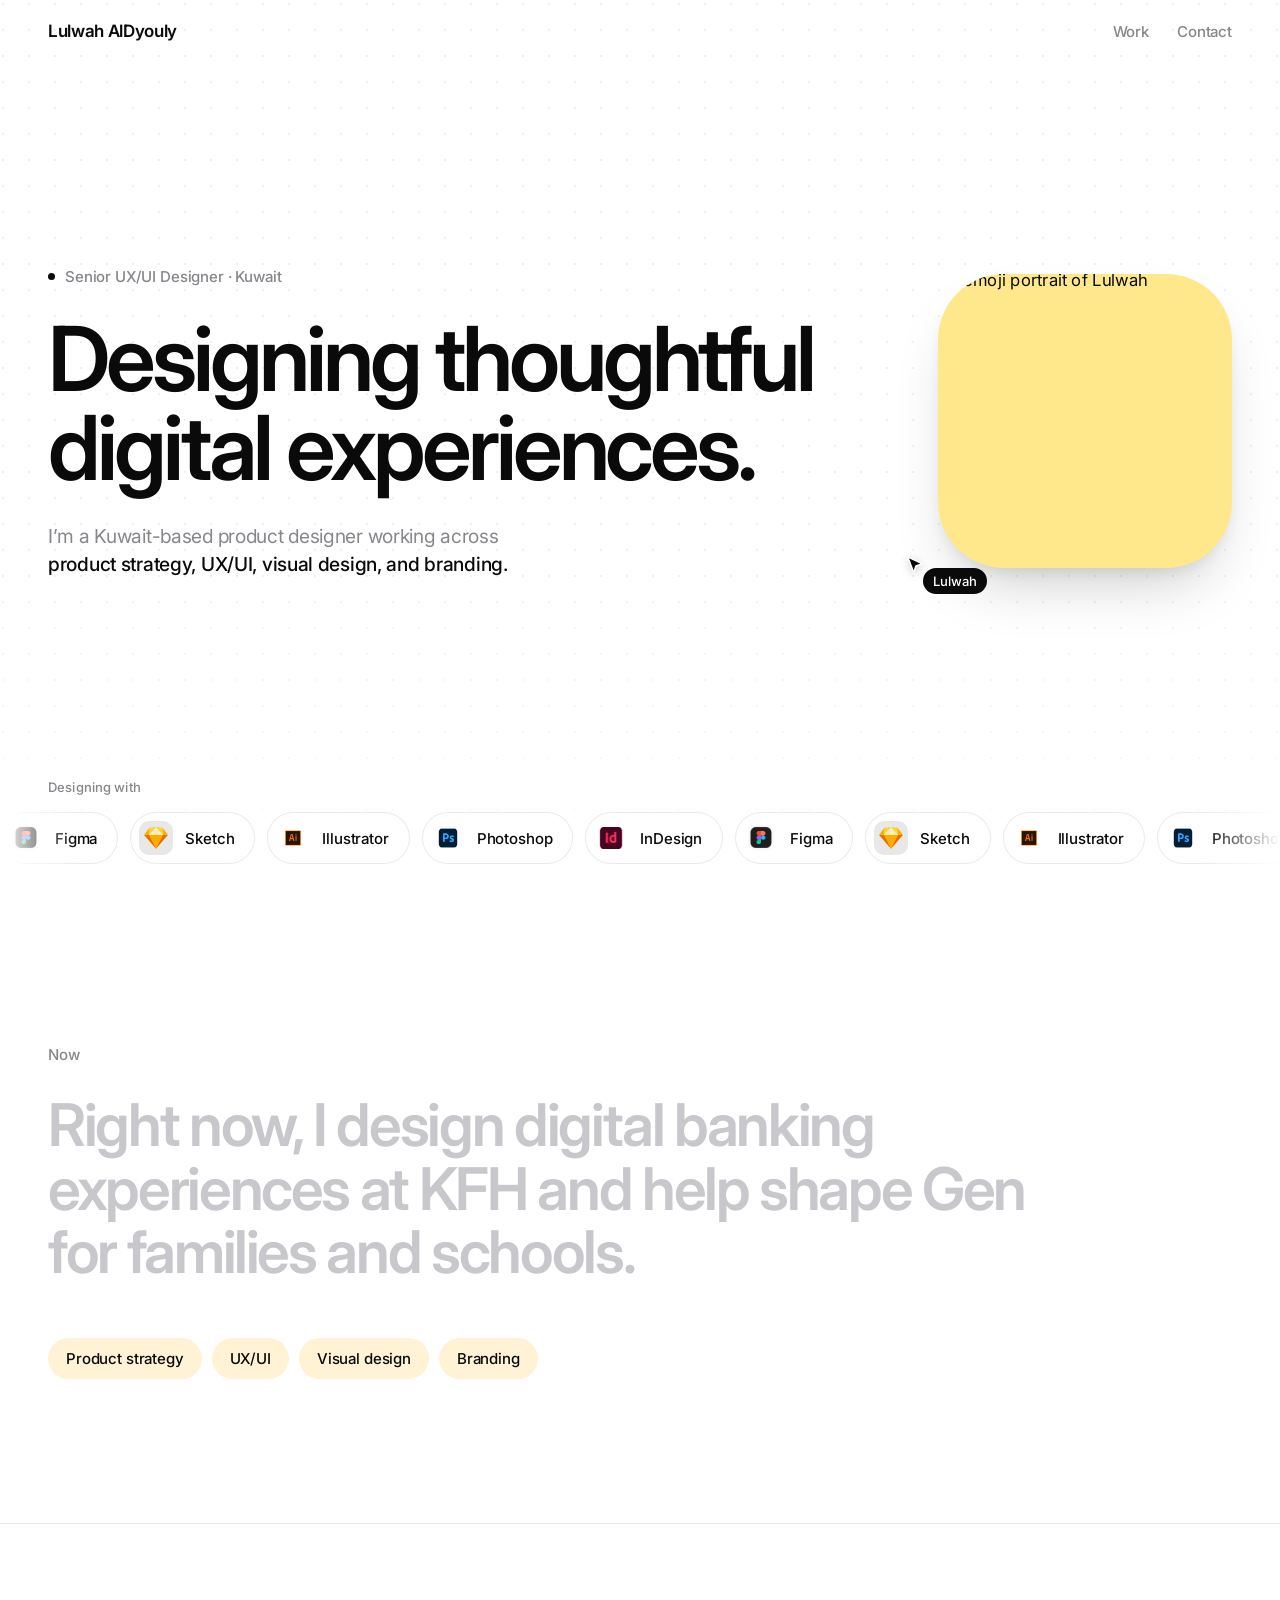
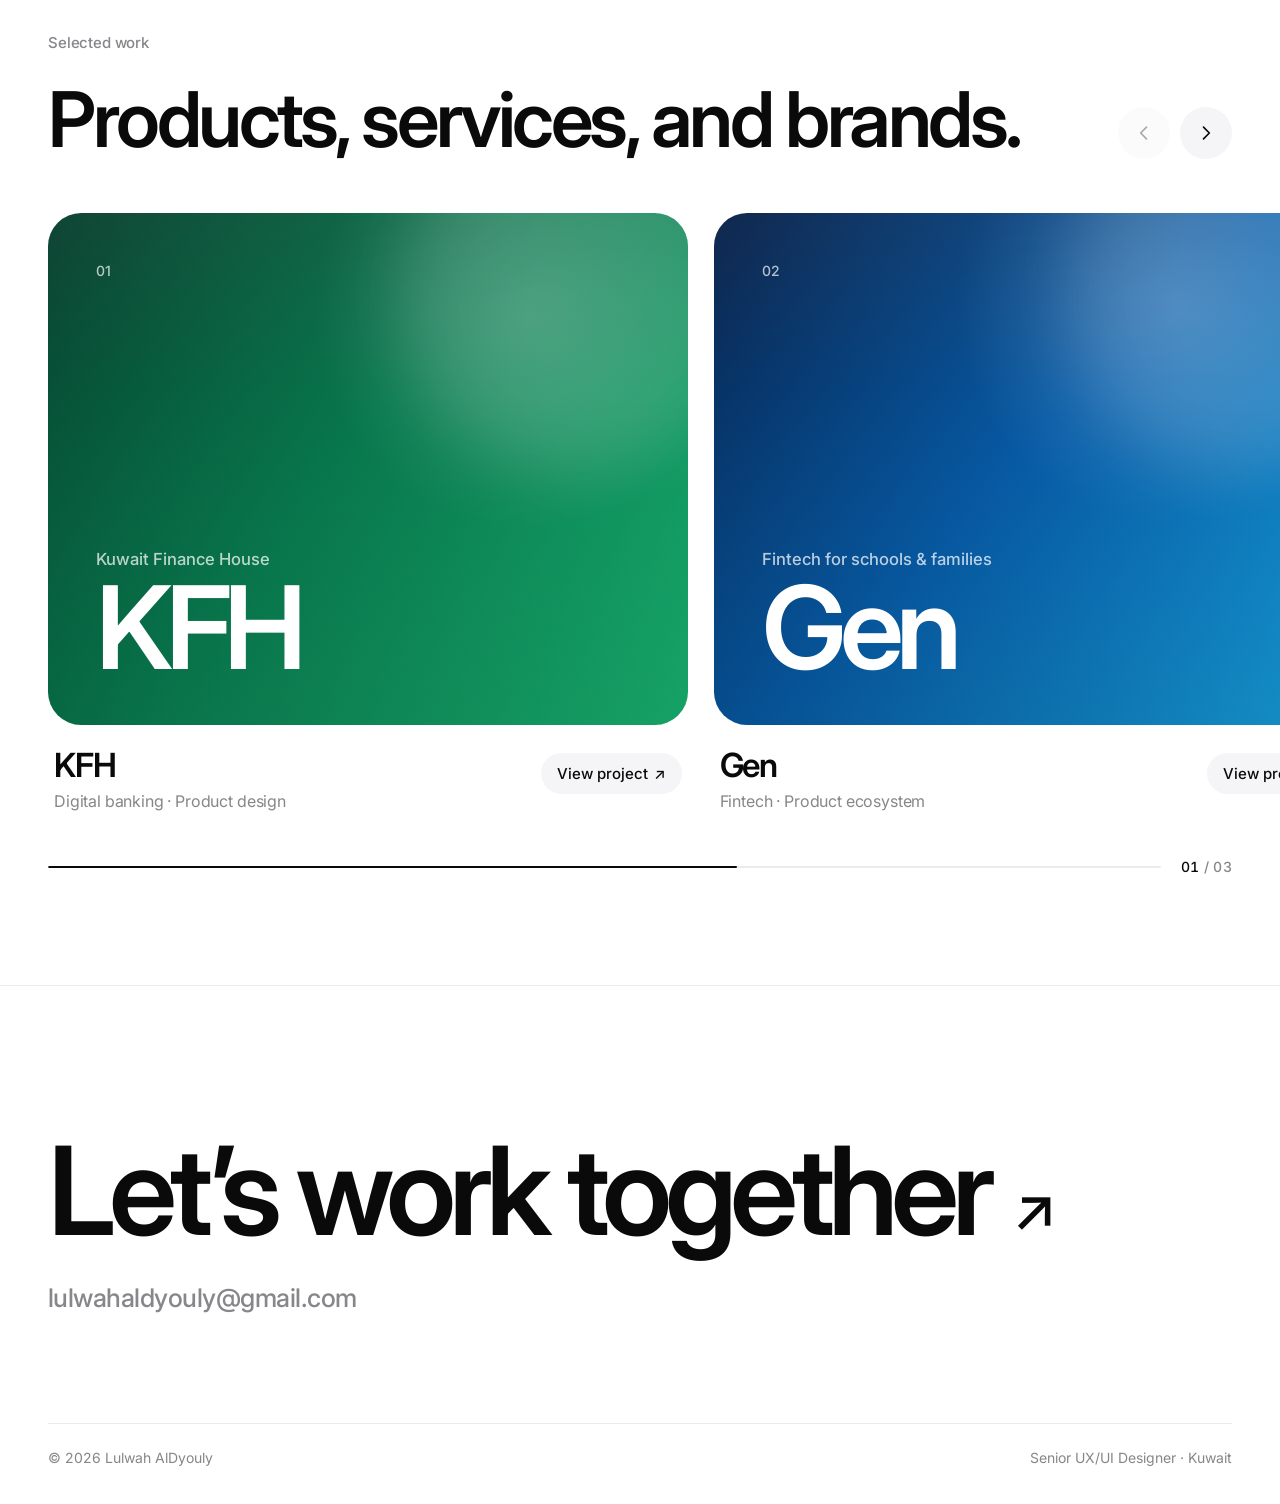
==== project.html @ 3e4ec351 "Build Lulwah portfolio website" ====
<!DOCTYPE html>
<html lang="en">

<head>
  <meta charset="utf-8">
  <meta name="viewport" content="width=device-width, initial-scale=1, viewport-fit=cover">

  <title>Project — Lulwah AlDyouly</title>
  <meta name="description" id="metaDesc"
    content="Selected work by Lulwah AlDyouly, Senior UX/UI Designer based in Kuwait.">
  <meta name="theme-color" content="#ffffff">

  <link rel="icon" href="assets/memoji.jpg">
  <link rel="preconnect" href="https://fonts.googleapis.com">
  <link rel="preconnect" href="https://fonts.gstatic.com" crossorigin>
  <link href="https://fonts.googleapis.com/css2?family=Inter:wght@400;500;600;700&display=swap" rel="stylesheet">

  <link rel="stylesheet" href="project.css">
</head>

<body>

  <header class="nav" id="nav">
    <div class="wrap">
      <a href="index.html" class="brand">Lulwah AlDyouly</a>

      <nav class="nav-links" aria-label="Primary">
        <a href="index.html#work">All work</a>
        <a href="index.html#contact">Contact</a>
      </nav>
    </div>
  </header>

  <!-- The whole case study is rendered from projects.js by project.js -->
  <main class="case" id="case" aria-live="polite"></main>

  <footer class="foot">
    <span>© <span id="yr">2026</span> Lulwah AlDyouly</span>
    <span>Senior UX/UI Designer · Kuwait</span>
  </footer>

  <script src="projects.js"></script>
  <script src="project.js"></script>
</body>

</html>
---- project.css ----
/* ───────────────────────── Tokens ───────────────────────── */
:root{
  --bg:#ffffff;
  --card:#f5f5f7;
  --ink:#0a0f13;
  --mute:#5f6b74;
  --accent:#fff2d5;
  --dark:#212121;
  --line:rgba(10,15,19,.1);
  --gutter:clamp(16px,4vw,48px);
  --max:1072px;
  --gap:clamp(6px,1vw,12px);
  --r:clamp(20px,2.7vw,38px);
  --ease:cubic-bezier(.22,.61,.36,1);
  --font:"SF Pro Display","SF Pro Text",-apple-system,BlinkMacSystemFont,"Inter","Helvetica Neue",Arial,sans-serif;
}
*{box-sizing:border-box;margin:0;padding:0}
html{scroll-behavior:smooth;-webkit-text-size-adjust:100%}
body{
  background:var(--bg);color:var(--ink);font-family:var(--font);
  -webkit-font-smoothing:antialiased;-moz-osx-font-smoothing:grayscale;
  line-height:1.4;overflow-x:hidden;
}
a{color:inherit;text-decoration:none}
img{display:block;max-width:100%}
:focus-visible{outline:2px solid var(--ink);outline-offset:3px;border-radius:8px}
.wrap{width:100%;max-width:calc(var(--max) + var(--gutter)*2);margin-inline:auto;padding-inline:var(--gutter)}

/* ───────────────────────── Nav ───────────────────────── */
.nav{
  position:fixed;inset:0 0 auto 0;z-index:50;height:calc(64px + env(safe-area-inset-top,0px));
  padding-top:env(safe-area-inset-top,0px);display:flex;align-items:center;
  transition:background .4s var(--ease),box-shadow .4s var(--ease);
}
.nav.scrolled{background:rgba(255,255,255,.72);-webkit-backdrop-filter:saturate(180%) blur(20px);backdrop-filter:saturate(180%) blur(20px);box-shadow:0 1px 0 var(--line)}
.nav .wrap{display:flex;align-items:center;justify-content:space-between}
.brand{font-weight:600;font-size:17px;letter-spacing:-.02em}
.nav-links{display:flex;gap:28px;font-size:15px;font-weight:500;letter-spacing:-.01em}
.nav-links a{color:var(--mute);transition:color .25s}
.nav-links a:hover{color:var(--ink)}

/* ───────────────────────── Case layout ───────────────────────── */
.case{
  width:100%;max-width:calc(var(--max) + var(--gutter)*2);margin-inline:auto;
  padding:calc(64px + clamp(16px,3vw,36px) + env(safe-area-inset-top,0px)) var(--gutter) 0;
  min-height:70vh;
}
.head > * + *{margin-top:var(--gap)}

/* Title card */
.title-card{
  background:var(--card);border-radius:var(--r);text-align:center;
  padding:clamp(30px,5.4vw,62px) clamp(20px,4vw,48px);
}
.title-card h1{font-size:clamp(24px,2.4vw,30px);font-weight:600;letter-spacing:-.03em;line-height:1.15}
.title-card p{margin:10px auto 0;max-width:46ch;color:var(--mute);font-size:clamp(15px,1.2vw,17px);letter-spacing:-.01em;text-wrap:balance}

/* Role / Client / Year / Live preview */
.meta{display:grid;grid-template-columns:repeat(4,minmax(0,1fr));gap:var(--gap)}
.meta.n3{grid-template-columns:repeat(3,minmax(0,1fr))}
.meta-card{
  background:var(--card);border-radius:var(--r);min-height:clamp(112px,10.4vw,148px);
  padding:clamp(16px,1.7vw,24px);display:flex;flex-direction:column;justify-content:space-between;align-items:flex-start;gap:16px;
}
.meta-card p{font-size:clamp(15px,1.25vw,18px);font-weight:600;letter-spacing:-.02em;line-height:1.25}
.pill{
  display:inline-flex;align-items:center;background:var(--accent);color:var(--ink);
  font-size:clamp(12px,.95vw,14px);font-weight:500;letter-spacing:-.01em;line-height:1;
  padding:6px 12px;border-radius:99px;
}
.meta-card.live{
  background:var(--accent);align-items:center;justify-content:center;text-align:center;
  font-size:clamp(15px,1.3vw,18px);font-weight:600;letter-spacing:-.02em;gap:8px;flex-direction:row;
  transition:filter .25s,transform .4s var(--ease);
}
.meta-card.live span{display:inline-block;transition:transform .4s var(--ease)}
.meta-card.live:hover{filter:brightness(.96)}
.meta-card.live:hover span{transform:translate(3px,-3px)}

/* Text blocks */
.prose{max-width:700px;margin-inline:auto;padding-block:clamp(36px,4.6vw,66px)}
.prose + .prose{padding-top:0}
.prose h2{font-size:clamp(20px,1.75vw,24px);font-weight:600;letter-spacing:-.025em;line-height:1.2;margin-bottom:clamp(16px,2vw,28px)}
.prose p{font-size:clamp(16px,1.36vw,19px);line-height:1.65;letter-spacing:-.012em;text-wrap:pretty}
.prose p + p{margin-top:1em}
.prose ol{margin-top:1.5em;padding-left:1.7em;font-size:clamp(16px,1.36vw,19px);line-height:1.65;letter-spacing:-.012em}
.prose li{padding-left:.3em;margin-bottom:1.05em;text-wrap:pretty}
.prose li:last-child{margin-bottom:0}
.prose li::marker{font-variant-numeric:tabular-nums}

/* Media panels */
.mw + .mw{margin-top:var(--gap)}
.media{
  position:relative;overflow:hidden;border-radius:var(--r);container-type:inline-size;
  background:linear-gradient(160deg,#f6f7f9,#e3e8ee);color:var(--ink);--panel:#e9edf2;}
.media.full{aspect-ratio:632/362}
.media img{width:100%;height:100%;object-fit:cover}
.pair{display:grid;grid-template-columns:1fr 1fr;gap:var(--gap)}
.media.pair{aspect-ratio:312/363}
.media[data-tone="light"]{background:linear-gradient(160deg,#fbfbfc,#eceff3);color:var(--ink);--panel:#f1f3f6}}
.media[data-tone="warm"]{background:linear-gradient(160deg,#fbf6ec,#efe4d0);color:var(--ink);--panel:#f4ead8}


/* Placeholder phone */
.ph{position:absolute;aspect-ratio:9/18.5;container-type:inline-size}
.scr{
  width:100%;height:100%;background:#fff;color:var(--ink);border-radius:12cqw;overflow:hidden;
  padding:7cqw 8cqw;display:flex;flex-direction:column;gap:6cqw;
  box-shadow:0 0 0 1.8cqw #050505,0 0 0 2.3cqw rgba(255,255,255,.1),0 12cqw 22cqw -8cqw rgba(0,0,0,.45);
}
.ph.c1{left:38.5%;top:9%;width:23%}
.ph.l2{left:28%;top:8%;width:21%}
.ph.r2{left:51%;top:22%;width:21%}
.ph.s3l{left:24%;top:20%;width:19%;transform:rotate(-9deg)}
.ph.s3r{left:57%;top:20%;width:19%;transform:rotate(9deg)}
.ph.s3c{left:40%;top:8%;width:20%;z-index:2}
.ph.crop{left:21%;top:11%;width:58%}
.ph.tilt{left:38.5%;top:8%;width:23%;transform:rotate(-12deg)}
.notch{align-self:center;width:34%;height:6cqw;background:#050505;border-radius:99px;flex:none}
.bl{display:block;height:4cqw;border-radius:99px;background:#e6eaee;flex:none}
.bl.w30{width:30%}.bl.w40{width:40%}.bl.w60{width:60%}.bl.w80{width:80%}
.bl.s{height:3cqw}
.bal{background:#14181c;border-radius:8cqw;padding:10cqw 9cqw;display:flex;flex-direction:column;gap:5cqw;flex:none}
.bal.sm{padding:8cqw 9cqw;gap:4cqw}
.bal .bl{background:rgba(255,255,255,.26)}
.bal .bl.big{height:9cqw;background:#fff;width:64%}
.bal .tag{display:block;width:24%;height:6cqw;border-radius:99px;background:var(--accent)}
.acts{display:flex;justify-content:space-between;flex:none}
.acts i{width:16cqw;height:16cqw;border-radius:50%;background:#eef1f4}
.row{display:flex;align-items:center;gap:6cqw;flex:none}
.row > i{width:14cqw;height:14cqw;border-radius:4cqw;background:#eef1f4;flex:none}
.row .col{flex:1;display:flex;flex-direction:column;gap:3cqw}
.row .bl{height:3.4cqw}
.row .bl.amt{width:12cqw}
.bars{display:flex;align-items:flex-end;justify-content:space-between;height:34cqw;flex:none;padding-top:4cqw}
.bars i{width:8cqw;border-radius:2cqw;background:#e6eaee}
.bars i.hi{background:var(--ink)}
.field{display:flex;flex-direction:column;gap:3cqw;padding-bottom:4cqw;border-bottom:.6cqw solid #e6eaee;flex:none}
.btn{height:13cqw;border-radius:4cqw;background:var(--ink);margin-top:auto;flex:none}

/* Placeholder ecosystem art */
.orbit{position:absolute;left:50%;top:50%;border-radius:50%;transform:translate(-50%,-50%);
  border:1px solid color-mix(in srgb,currentColor 24%,transparent)}
.orbit.o1{width:30cqw;height:30cqw}
.orbit.o2{width:50cqw;height:50cqw;border-style:dashed}
.core{position:absolute;left:50%;top:50%;width:12cqw;height:12cqw;transform:translate(-50%,-50%);border-radius:28%;
  background:var(--accent);display:grid;place-items:center;box-shadow:0 3cqw 6cqw -2cqw rgba(0,0,0,.4)}
.core i{width:4.4cqw;height:4.4cqw;border-radius:50%;border:.8cqw solid var(--ink)}
.node{position:absolute;display:flex;align-items:center;gap:.6em;padding:.5em 1.1em .5em .5em;background:#fff;color:var(--ink);
  border-radius:99px;font-size:max(11px,1.9cqw);font-weight:500;letter-spacing:-.02em;white-space:nowrap;
  box-shadow:0 1.4cqw 3.4cqw -1cqw rgba(0,0,0,.35)}
.node i{width:1.8em;height:1.8em;border-radius:50%;background:var(--ink);display:block}
.node.n2 i{background:var(--accent)}
.node.n1{left:22%;top:26%}
.node.n2{right:22%;bottom:26%}
.pt{position:absolute;border-radius:50%;background:currentColor}
.pt.p1{width:1.3cqw;height:1.3cqw;right:30%;top:24%}
.pt.p2{width:.9cqw;height:.9cqw;left:31%;bottom:22%;opacity:.5}

/* Placeholder identity art */
.bento{position:absolute;inset:11% 21%;display:grid;grid-template-columns:1.25fr 1fr;grid-template-rows:1.1fr 1fr;gap:max(6px,1.4cqw)}
.media.pair .bento{inset:15% 9%}
.bento > div{border-radius:max(10px,2.2cqw);overflow:hidden;position:relative}
.b1{grid-row:span 2;background:currentColor;display:flex;align-items:flex-end;padding:max(10px,2.4cqw)}
.b1 span{font-size:max(44px,15cqw);font-weight:600;letter-spacing:-.06em;line-height:.8;color:var(--panel)}
.media.pair .b1 span{font-size:max(34px,17cqw)}
.b2{background:#fff;display:flex}
.b2 i{flex:1}.b2 i:nth-child(1){background:var(--ink)}.b2 i:nth-child(2){background:#8a939c}.b2 i:nth-child(3){background:#cfd7de}.b2 i:nth-child(4){background:#fff}
.b3{background:#fff}
.b3::before{content:"";position:absolute;left:14%;top:18%;width:44%;aspect-ratio:1;border-radius:50%;background:var(--ink)}
.b3::after{content:"";position:absolute;right:12%;bottom:16%;width:38%;aspect-ratio:1;border-radius:50% 0 50% 0;background:var(--accent)}

/* Next project */
.next-card{
  display:flex;flex-direction:column;gap:clamp(28px,4vw,56px);align-items:flex-start;
  background:var(--card);border-radius:var(--r);padding:clamp(18px,2vw,28px);margin-top:var(--gap);
  transition:background .35s var(--ease);
}
.next-row{display:flex;width:100%;align-items:baseline;justify-content:space-between;gap:16px}
.next-title{font-size:clamp(34px,6vw,80px);font-weight:600;letter-spacing:-.05em;line-height:1}
.next-arrow{font-size:clamp(26px,4vw,52px);font-weight:500;transition:transform .45s var(--ease)}
.next-card:hover{background:var(--accent)}
.next-card:hover .next-arrow{transform:translate(6px,-6px)}
.next-card:hover .pill{background:var(--ink);color:#fff}
.pill{transition:background .3s,color .3s}

/* Footer */
.foot{
  width:min(100% - var(--gutter)*2,var(--max));margin:clamp(48px,7vw,96px) auto 0;padding:22px 0 max(32px,env(safe-area-inset-bottom,0px));
  display:flex;justify-content:space-between;gap:16px;border-top:1px solid var(--line);font-size:14px;color:var(--mute);
}

/* ───────────────────────── Motion ───────────────────────── */
.rise{animation:rise .9s var(--ease) both;animation-delay:var(--d,0s)}
@keyframes rise{from{opacity:0;transform:translateY(20px)}}
.rv{transition:opacity .9s var(--ease),transform .9s var(--ease)}
.js .rv:not(.in){opacity:0;transform:translateY(28px)}

/* ───────────────────────── Responsive ───────────────────────── */
@media (max-width:820px){
  .meta,.meta.n3{grid-template-columns:repeat(2,minmax(0,1fr))}
  .meta.n3 .meta-card:last-child{grid-column:span 2}
  .meta-card{min-height:104px}
  .media.full{aspect-ratio:4/3}
  .nav-links{gap:22px}
}
@media (max-width:560px){
  .pair{grid-template-columns:1fr}
  .media.pair{aspect-ratio:1/1.05}
  .ph.crop{left:24%;width:52%;top:10%}
  .foot{flex-direction:column;gap:4px}
}
@media (prefers-reduced-motion:reduce){
  html{scroll-behavior:auto}
  .rise{animation:none}
  .js .rv:not(.in){opacity:1;transform:none}
  *,*::before,*::after{transition-duration:.001ms!important}
}
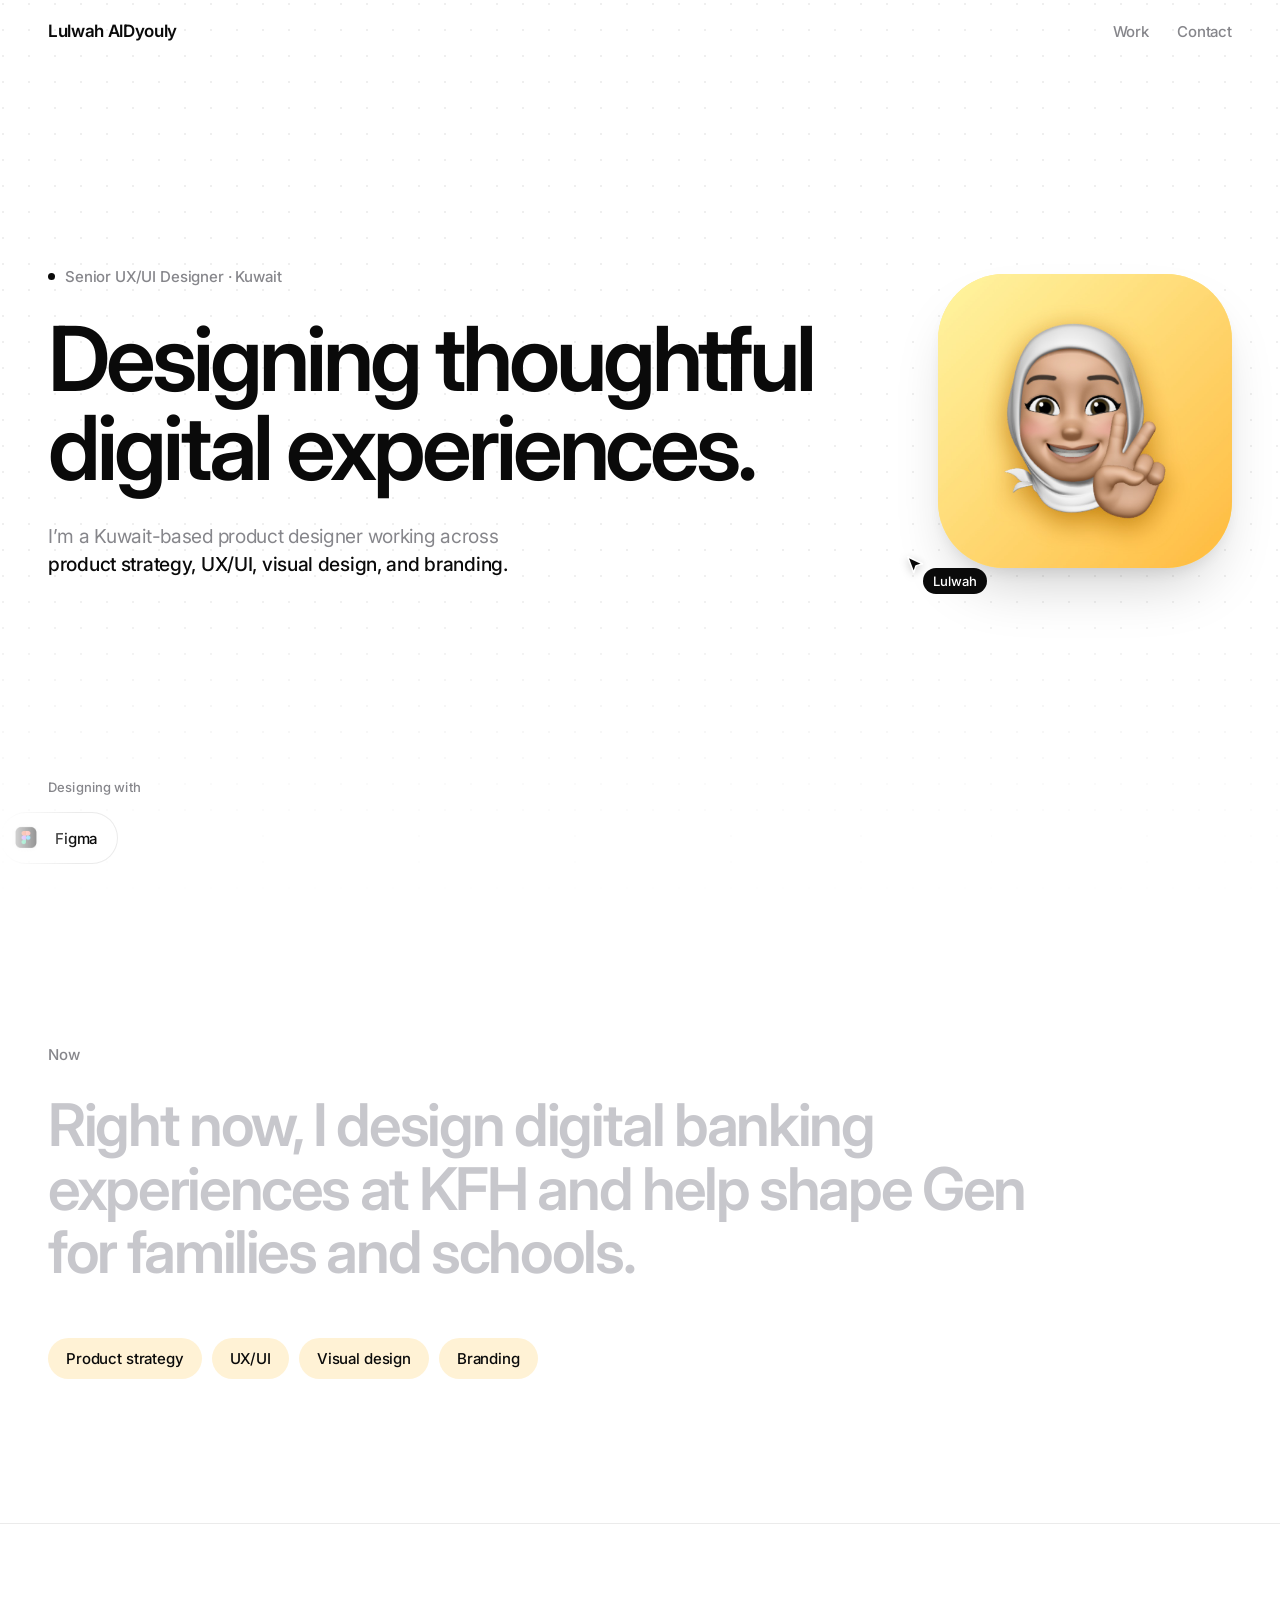
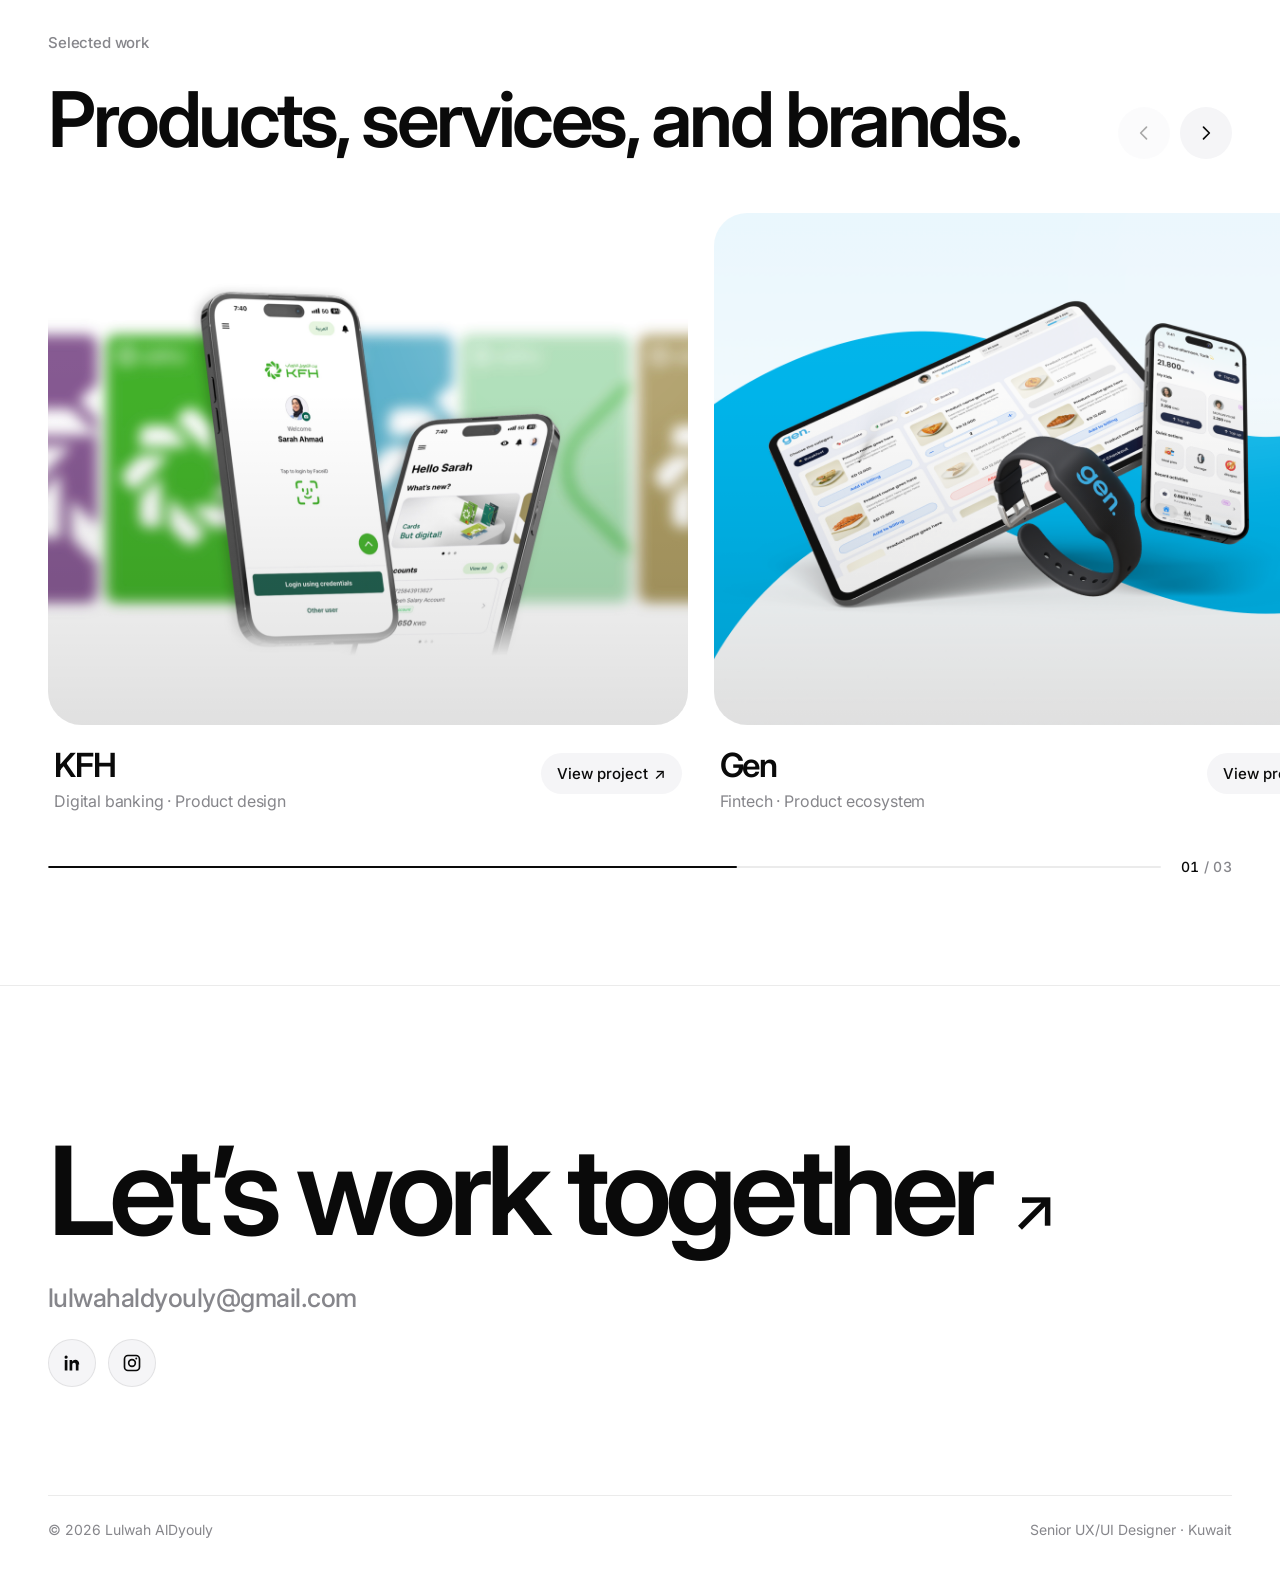
==== commit 7a8c0356: "Clean up decorative comment banners and em/en-dashes Simplifies box-drawing section-divider comments" ====
--- a/project.html
+++ b/project.html
@@ -5,7 +5,7 @@
   <meta charset="utf-8">
   <meta name="viewport" content="width=device-width, initial-scale=1, viewport-fit=cover">
 
-  <title>Project — Lulwah AlDyouly</title>
+  <title>Project · Lulwah AlDyouly</title>
   <meta name="description" id="metaDesc"
     content="Selected work by Lulwah AlDyouly, Senior UX/UI Designer based in Kuwait.">
   <meta name="theme-color" content="#ffffff">
--- a/project.css
+++ b/project.css
@@ -1,218 +1,944 @@
-/* ───────────────────────── Tokens ───────────────────────── */
-:root{
-  --bg:#ffffff;
-  --card:#f5f5f7;
-  --ink:#0a0f13;
-  --mute:#5f6b74;
-  --accent:#fff2d5;
-  --dark:#212121;
-  --line:rgba(10,15,19,.1);
-  --gutter:clamp(16px,4vw,48px);
-  --max:1072px;
-  --gap:clamp(6px,1vw,12px);
-  --r:clamp(20px,2.7vw,38px);
-  --ease:cubic-bezier(.22,.61,.36,1);
-  --font:"SF Pro Display","SF Pro Text",-apple-system,BlinkMacSystemFont,"Inter","Helvetica Neue",Arial,sans-serif;
-}
-*{box-sizing:border-box;margin:0;padding:0}
-html{scroll-behavior:smooth;-webkit-text-size-adjust:100%}
-body{
-  background:var(--bg);color:var(--ink);font-family:var(--font);
-  -webkit-font-smoothing:antialiased;-moz-osx-font-smoothing:grayscale;
-  line-height:1.4;overflow-x:hidden;
-}
-a{color:inherit;text-decoration:none}
-img{display:block;max-width:100%}
-:focus-visible{outline:2px solid var(--ink);outline-offset:3px;border-radius:8px}
-.wrap{width:100%;max-width:calc(var(--max) + var(--gutter)*2);margin-inline:auto;padding-inline:var(--gutter)}
-
-/* ───────────────────────── Nav ───────────────────────── */
-.nav{
-  position:fixed;inset:0 0 auto 0;z-index:50;height:calc(64px + env(safe-area-inset-top,0px));
-  padding-top:env(safe-area-inset-top,0px);display:flex;align-items:center;
-  transition:background .4s var(--ease),box-shadow .4s var(--ease);
-}
-.nav.scrolled{background:rgba(255,255,255,.72);-webkit-backdrop-filter:saturate(180%) blur(20px);backdrop-filter:saturate(180%) blur(20px);box-shadow:0 1px 0 var(--line)}
-.nav .wrap{display:flex;align-items:center;justify-content:space-between}
-.brand{font-weight:600;font-size:17px;letter-spacing:-.02em}
-.nav-links{display:flex;gap:28px;font-size:15px;font-weight:500;letter-spacing:-.01em}
-.nav-links a{color:var(--mute);transition:color .25s}
-.nav-links a:hover{color:var(--ink)}
-
-/* ───────────────────────── Case layout ───────────────────────── */
-.case{
-  width:100%;max-width:calc(var(--max) + var(--gutter)*2);margin-inline:auto;
-  padding:calc(64px + clamp(16px,3vw,36px) + env(safe-area-inset-top,0px)) var(--gutter) 0;
-  min-height:70vh;
-}
-.head > * + *{margin-top:var(--gap)}
+/* Tokens */
+:root {
+  --bg: #ffffff;
+  --card: #f3f3f3;
+  --ink: #0a0f13;
+  --mute: #5f6b74;
+  --accent: #fff2d5;
+  --dark: #212121;
+  --line: rgba(10, 15, 19, .1);
+  --gutter: clamp(16px, 4vw, 48px);
+  --max: 1072px;
+  --gap: clamp(6px, 1vw, 12px);
+  --r: clamp(20px, 2.7vw, 38px);
+  --ease: cubic-bezier(.22, .61, .36, 1);
+  --font: "SF Pro Display", "SF Pro Text", -apple-system, BlinkMacSystemFont, "Inter", "Helvetica Neue", Arial, sans-serif;
+}
+
+* {
+  box-sizing: border-box;
+  margin: 0;
+  padding: 0
+}
+
+html {
+  scroll-behavior: smooth;
+  -webkit-text-size-adjust: 100%
+}
+
+body {
+  background: var(--bg);
+  color: var(--ink);
+  font-family: var(--font);
+  -webkit-font-smoothing: antialiased;
+  -moz-osx-font-smoothing: grayscale;
+  line-height: 1.4;
+  overflow-x: hidden;
+}
+
+a {
+  color: inherit;
+  text-decoration: none
+}
+
+img {
+  display: block;
+  max-width: 100%
+}
+
+:focus-visible {
+  outline: 2px solid var(--ink);
+  outline-offset: 3px;
+  border-radius: 8px
+}
+
+.wrap {
+  width: 100%;
+  max-width: calc(var(--max) + var(--gutter)*2);
+  margin-inline: auto;
+  padding-inline: var(--gutter)
+}
+
+/* Nav */
+.nav {
+  position: fixed;
+  inset: 0 0 auto 0;
+  z-index: 50;
+  height: calc(64px + env(safe-area-inset-top, 0px));
+  padding-top: env(safe-area-inset-top, 0px);
+  display: flex;
+  align-items: center;
+  transition: background .4s var(--ease), box-shadow .4s var(--ease);
+}
+
+.nav.scrolled {
+  background: rgba(255, 255, 255, .72);
+  -webkit-backdrop-filter: saturate(180%) blur(20px);
+  backdrop-filter: saturate(180%) blur(20px);
+  box-shadow: 0 1px 0 var(--line)
+}
+
+.nav .wrap {
+  display: flex;
+  align-items: center;
+  justify-content: space-between
+}
+
+.brand {
+  font-weight: 600;
+  font-size: 17px;
+  letter-spacing: -.02em
+}
+
+.nav-links {
+  display: flex;
+  gap: 28px;
+  font-size: 15px;
+  font-weight: 500;
+  letter-spacing: -.01em
+}
+
+.nav-links a {
+  color: var(--mute);
+  transition: color .25s
+}
+
+.nav-links a:hover {
+  color: var(--ink)
+}
+
+/* Case layout */
+.case {
+  width: 100%;
+  max-width: calc(var(--max) + var(--gutter)*2);
+  margin-inline: auto;
+  padding: calc(64px + clamp(16px, 3vw, 36px) + env(safe-area-inset-top, 0px)) var(--gutter) 0;
+  min-height: 70vh;
+}
+
+.head>*+* {
+  margin-top: var(--gap)
+}
 
 /* Title card */
-.title-card{
-  background:var(--card);border-radius:var(--r);text-align:center;
-  padding:clamp(30px,5.4vw,62px) clamp(20px,4vw,48px);
-}
-.title-card h1{font-size:clamp(24px,2.4vw,30px);font-weight:600;letter-spacing:-.03em;line-height:1.15}
-.title-card p{margin:10px auto 0;max-width:46ch;color:var(--mute);font-size:clamp(15px,1.2vw,17px);letter-spacing:-.01em;text-wrap:balance}
+.title-card {
+  background: var(--card);
+  border-radius: var(--r);
+  text-align: center;
+  padding: clamp(30px, 5.4vw, 62px) clamp(20px, 4vw, 48px);
+}
+
+.title-card h1 {
+  font-size: clamp(24px, 2.4vw, 30px);
+  font-weight: 600;
+  letter-spacing: -.03em;
+  line-height: 1.15
+}
+
+.title-card p {
+  margin: 10px auto 0;
+  max-width: 46ch;
+  color: var(--mute);
+  font-size: clamp(15px, 1.2vw, 17px);
+  letter-spacing: -.01em;
+  text-wrap: balance
+}
 
 /* Role / Client / Year / Live preview */
-.meta{display:grid;grid-template-columns:repeat(4,minmax(0,1fr));gap:var(--gap)}
-.meta.n3{grid-template-columns:repeat(3,minmax(0,1fr))}
-.meta-card{
-  background:var(--card);border-radius:var(--r);min-height:clamp(112px,10.4vw,148px);
-  padding:clamp(16px,1.7vw,24px);display:flex;flex-direction:column;justify-content:space-between;align-items:flex-start;gap:16px;
-}
-.meta-card p{font-size:clamp(15px,1.25vw,18px);font-weight:600;letter-spacing:-.02em;line-height:1.25}
-.pill{
-  display:inline-flex;align-items:center;background:var(--accent);color:var(--ink);
-  font-size:clamp(12px,.95vw,14px);font-weight:500;letter-spacing:-.01em;line-height:1;
-  padding:6px 12px;border-radius:99px;
-}
-.meta-card.live{
-  background:var(--accent);align-items:center;justify-content:center;text-align:center;
-  font-size:clamp(15px,1.3vw,18px);font-weight:600;letter-spacing:-.02em;gap:8px;flex-direction:row;
-  transition:filter .25s,transform .4s var(--ease);
-}
-.meta-card.live span{display:inline-block;transition:transform .4s var(--ease)}
-.meta-card.live:hover{filter:brightness(.96)}
-.meta-card.live:hover span{transform:translate(3px,-3px)}
+.meta {
+  display: grid;
+  grid-template-columns: repeat(4, minmax(0, 1fr));
+  gap: var(--gap)
+}
+
+.meta.n3 {
+  grid-template-columns: repeat(3, minmax(0, 1fr))
+}
+
+.meta-card {
+  background: var(--card);
+  border-radius: var(--r);
+  min-height: clamp(112px, 10.4vw, 148px);
+  padding: clamp(16px, 1.7vw, 24px);
+  display: flex;
+  flex-direction: column;
+  justify-content: space-between;
+  align-items: flex-start;
+  gap: 16px;
+}
+
+.meta-card p {
+  font-size: clamp(15px, 1.25vw, 18px);
+  font-weight: 600;
+  letter-spacing: -.02em;
+  line-height: 1.25
+}
+
+.pill {
+  display: inline-flex;
+  align-items: center;
+  background: var(--accent);
+  color: var(--ink);
+  font-size: clamp(12px, .95vw, 14px);
+  font-weight: 500;
+  letter-spacing: -.01em;
+  line-height: 1;
+  padding: 6px 12px;
+  border-radius: 99px;
+}
+
+.meta-card.live {
+  background: var(--accent);
+  align-items: center;
+  justify-content: center;
+  text-align: center;
+  font-size: clamp(15px, 1.3vw, 18px);
+  font-weight: 600;
+  letter-spacing: -.02em;
+  gap: 8px;
+  flex-direction: row;
+  transition: filter .25s, transform .4s var(--ease);
+}
+
+.meta-card.live span {
+  display: inline-block;
+  transition: transform .4s var(--ease)
+}
+
+.meta-card.live:hover {
+  filter: brightness(.96)
+}
+
+.meta-card.live:hover span {
+  transform: translate(3px, -3px)
+}
 
 /* Text blocks */
-.prose{max-width:700px;margin-inline:auto;padding-block:clamp(36px,4.6vw,66px)}
-.prose + .prose{padding-top:0}
-.prose h2{font-size:clamp(20px,1.75vw,24px);font-weight:600;letter-spacing:-.025em;line-height:1.2;margin-bottom:clamp(16px,2vw,28px)}
-.prose p{font-size:clamp(16px,1.36vw,19px);line-height:1.65;letter-spacing:-.012em;text-wrap:pretty}
-.prose p + p{margin-top:1em}
-.prose ol{margin-top:1.5em;padding-left:1.7em;font-size:clamp(16px,1.36vw,19px);line-height:1.65;letter-spacing:-.012em}
-.prose li{padding-left:.3em;margin-bottom:1.05em;text-wrap:pretty}
-.prose li:last-child{margin-bottom:0}
-.prose li::marker{font-variant-numeric:tabular-nums}
+.prose {
+  max-width: 700px;
+  margin-inline: auto;
+  padding-block: clamp(36px, 4.6vw, 66px)
+}
+
+.prose+.prose {
+  padding-top: 0
+}
+
+.prose h2 {
+  font-size: clamp(20px, 1.75vw, 24px);
+  font-weight: 600;
+  letter-spacing: -.025em;
+  line-height: 1.2;
+  margin-bottom: clamp(16px, 2vw, 28px)
+}
+
+.prose p {
+  font-size: clamp(16px, 1.36vw, 19px);
+  line-height: 1.65;
+  letter-spacing: -.012em;
+  text-wrap: pretty
+}
+
+.prose p+p {
+  margin-top: 1em
+}
+
+.prose ol {
+  margin-top: 1.5em;
+  padding-left: 1.7em;
+  font-size: clamp(16px, 1.36vw, 19px);
+  line-height: 1.65;
+  letter-spacing: -.012em
+}
+
+.prose li {
+  padding-left: .3em;
+  margin-bottom: 1.05em;
+  text-wrap: pretty
+}
+
+.prose li:last-child {
+  margin-bottom: 0
+}
+
+.prose li::marker {
+  font-variant-numeric: tabular-nums
+}
 
 /* Media panels */
-.mw + .mw{margin-top:var(--gap)}
-.media{
-  position:relative;overflow:hidden;border-radius:var(--r);container-type:inline-size;
-  background:linear-gradient(160deg,#f6f7f9,#e3e8ee);color:var(--ink);--panel:#e9edf2;}
-.media.full{aspect-ratio:632/362}
-.media img{width:100%;height:100%;object-fit:cover}
-.pair{display:grid;grid-template-columns:1fr 1fr;gap:var(--gap)}
-.media.pair{aspect-ratio:312/363}
-.media[data-tone="light"]{background:linear-gradient(160deg,#fbfbfc,#eceff3);color:var(--ink);--panel:#f1f3f6}}
-.media[data-tone="warm"]{background:linear-gradient(160deg,#fbf6ec,#efe4d0);color:var(--ink);--panel:#f4ead8}
+.mw+.mw {
+  margin-top: var(--gap)
+}
+
+.media {
+  position: relative;
+  overflow: hidden;
+  border-radius: var(--r);
+  container-type: inline-size;
+  background: linear-gradient(160deg, #f6f7f9, #e3e8ee);
+  color: var(--ink);
+  --panel: #e9edf2;
+}
+
+.media.full {
+  aspect-ratio: 632/362
+}
+
+.media img {
+  width: 100%;
+  height: 100%;
+  object-fit: cover
+}
+
+div.pair {
+  display: grid;
+  grid-template-columns: 1fr 1fr;
+  gap: var(--gap)
+}
+
+div.pair.story {
+  grid-template-columns: auto auto;
+  justify-content: center;
+  gap: 16px
+}
+
+div.pair.tight {
+  grid-template-columns: auto auto;
+  justify-content: center;
+  gap: 16px
+}
+
+div.pair.tight .media.bare {
+  width: auto
+}
+
+.media.pair {
+  aspect-ratio: 312/363
+}
+
+.media.pair.story {
+  aspect-ratio: 9/16;
+  width: min(220px, 42vw);
+  margin: 0
+}
+
+.media[data-tone="light"] {
+  background: linear-gradient(160deg, #fbfbfc, #eceff3);
+  color: var(--ink);
+  --panel: #f1f3f6
+}
+
+.media[data-tone="warm"] {
+  background: linear-gradient(160deg, #fbf6ec, #efe4d0);
+  color: var(--ink);
+  --panel: #f4ead8
+}
+
+/* Bare media: the image already stands on its own (its own shadow/edges),
+   no panel background, no crop, no forced aspect-ratio. */
+.media video {
+  width: 100%;
+  height: 100%;
+  object-fit: cover;
+  display: block
+}
+
+.media.bare {
+  background: transparent;
+  border-radius: 0;
+  aspect-ratio: auto;
+  container-type: normal
+}
+
+/* Higher-specificity than any .media.full/.media.pair aspect-ratio rule
+   (including their @media overrides), so bare media never gets force-cropped
+   by a fixed box ratio on any screen size. */
+.media.full.bare,
+.media.pair.bare {
+  aspect-ratio: auto
+}
+
+.media.bare img,
+.media.bare video {
+  display: block;
+  width: auto;
+  max-width: 100%;
+  height: auto;
+  max-height: 480px;
+  object-fit: contain;
+  border-radius: var(--r);
+  margin: 0 auto
+}
 
 
 /* Placeholder phone */
-.ph{position:absolute;aspect-ratio:9/18.5;container-type:inline-size}
-.scr{
-  width:100%;height:100%;background:#fff;color:var(--ink);border-radius:12cqw;overflow:hidden;
-  padding:7cqw 8cqw;display:flex;flex-direction:column;gap:6cqw;
-  box-shadow:0 0 0 1.8cqw #050505,0 0 0 2.3cqw rgba(255,255,255,.1),0 12cqw 22cqw -8cqw rgba(0,0,0,.45);
-}
-.ph.c1{left:38.5%;top:9%;width:23%}
-.ph.l2{left:28%;top:8%;width:21%}
-.ph.r2{left:51%;top:22%;width:21%}
-.ph.s3l{left:24%;top:20%;width:19%;transform:rotate(-9deg)}
-.ph.s3r{left:57%;top:20%;width:19%;transform:rotate(9deg)}
-.ph.s3c{left:40%;top:8%;width:20%;z-index:2}
-.ph.crop{left:21%;top:11%;width:58%}
-.ph.tilt{left:38.5%;top:8%;width:23%;transform:rotate(-12deg)}
-.notch{align-self:center;width:34%;height:6cqw;background:#050505;border-radius:99px;flex:none}
-.bl{display:block;height:4cqw;border-radius:99px;background:#e6eaee;flex:none}
-.bl.w30{width:30%}.bl.w40{width:40%}.bl.w60{width:60%}.bl.w80{width:80%}
-.bl.s{height:3cqw}
-.bal{background:#14181c;border-radius:8cqw;padding:10cqw 9cqw;display:flex;flex-direction:column;gap:5cqw;flex:none}
-.bal.sm{padding:8cqw 9cqw;gap:4cqw}
-.bal .bl{background:rgba(255,255,255,.26)}
-.bal .bl.big{height:9cqw;background:#fff;width:64%}
-.bal .tag{display:block;width:24%;height:6cqw;border-radius:99px;background:var(--accent)}
-.acts{display:flex;justify-content:space-between;flex:none}
-.acts i{width:16cqw;height:16cqw;border-radius:50%;background:#eef1f4}
-.row{display:flex;align-items:center;gap:6cqw;flex:none}
-.row > i{width:14cqw;height:14cqw;border-radius:4cqw;background:#eef1f4;flex:none}
-.row .col{flex:1;display:flex;flex-direction:column;gap:3cqw}
-.row .bl{height:3.4cqw}
-.row .bl.amt{width:12cqw}
-.bars{display:flex;align-items:flex-end;justify-content:space-between;height:34cqw;flex:none;padding-top:4cqw}
-.bars i{width:8cqw;border-radius:2cqw;background:#e6eaee}
-.bars i.hi{background:var(--ink)}
-.field{display:flex;flex-direction:column;gap:3cqw;padding-bottom:4cqw;border-bottom:.6cqw solid #e6eaee;flex:none}
-.btn{height:13cqw;border-radius:4cqw;background:var(--ink);margin-top:auto;flex:none}
+.ph {
+  position: absolute;
+  aspect-ratio: 9/18.5;
+  container-type: inline-size
+}
+
+.scr {
+  width: 100%;
+  height: 100%;
+  background: #fff;
+  color: var(--ink);
+  border-radius: 12cqw;
+  overflow: hidden;
+  padding: 7cqw 8cqw;
+  display: flex;
+  flex-direction: column;
+  gap: 6cqw;
+  box-shadow: 0 0 0 1.8cqw #050505, 0 0 0 2.3cqw rgba(255, 255, 255, .1), 0 12cqw 22cqw -8cqw rgba(0, 0, 0, .45);
+}
+
+.ph.c1 {
+  left: 38.5%;
+  top: 9%;
+  width: 23%
+}
+
+.ph.l2 {
+  left: 28%;
+  top: 8%;
+  width: 21%
+}
+
+.ph.r2 {
+  left: 51%;
+  top: 22%;
+  width: 21%
+}
+
+.ph.s3l {
+  left: 24%;
+  top: 20%;
+  width: 19%;
+  transform: rotate(-9deg)
+}
+
+.ph.s3r {
+  left: 57%;
+  top: 20%;
+  width: 19%;
+  transform: rotate(9deg)
+}
+
+.ph.s3c {
+  left: 40%;
+  top: 8%;
+  width: 20%;
+  z-index: 2
+}
+
+.ph.crop {
+  left: 21%;
+  top: 11%;
+  width: 58%
+}
+
+.ph.tilt {
+  left: 38.5%;
+  top: 8%;
+  width: 23%;
+  transform: rotate(-12deg)
+}
+
+.notch {
+  align-self: center;
+  width: 34%;
+  height: 6cqw;
+  background: #050505;
+  border-radius: 99px;
+  flex: none
+}
+
+.bl {
+  display: block;
+  height: 4cqw;
+  border-radius: 99px;
+  background: #e6eaee;
+  flex: none
+}
+
+.bl.w30 {
+  width: 30%
+}
+
+.bl.w40 {
+  width: 40%
+}
+
+.bl.w60 {
+  width: 60%
+}
+
+.bl.w80 {
+  width: 80%
+}
+
+.bl.s {
+  height: 3cqw
+}
+
+.bal {
+  background: #14181c;
+  border-radius: 8cqw;
+  padding: 10cqw 9cqw;
+  display: flex;
+  flex-direction: column;
+  gap: 5cqw;
+  flex: none
+}
+
+.bal.sm {
+  padding: 8cqw 9cqw;
+  gap: 4cqw
+}
+
+.bal .bl {
+  background: rgba(255, 255, 255, .26)
+}
+
+.bal .bl.big {
+  height: 9cqw;
+  background: #fff;
+  width: 64%
+}
+
+.bal .tag {
+  display: block;
+  width: 24%;
+  height: 6cqw;
+  border-radius: 99px;
+  background: var(--accent)
+}
+
+.acts {
+  display: flex;
+  justify-content: space-between;
+  flex: none
+}
+
+.acts i {
+  width: 16cqw;
+  height: 16cqw;
+  border-radius: 50%;
+  background: #eef1f4
+}
+
+.row {
+  display: flex;
+  align-items: center;
+  gap: 6cqw;
+  flex: none
+}
+
+.row>i {
+  width: 14cqw;
+  height: 14cqw;
+  border-radius: 4cqw;
+  background: #eef1f4;
+  flex: none
+}
+
+.row .col {
+  flex: 1;
+  display: flex;
+  flex-direction: column;
+  gap: 3cqw
+}
+
+.row .bl {
+  height: 3.4cqw
+}
+
+.row .bl.amt {
+  width: 12cqw
+}
+
+.bars {
+  display: flex;
+  align-items: flex-end;
+  justify-content: space-between;
+  height: 34cqw;
+  flex: none;
+  padding-top: 4cqw
+}
+
+.bars i {
+  width: 8cqw;
+  border-radius: 2cqw;
+  background: #e6eaee
+}
+
+.bars i.hi {
+  background: var(--ink)
+}
+
+.field {
+  display: flex;
+  flex-direction: column;
+  gap: 3cqw;
+  padding-bottom: 4cqw;
+  border-bottom: .6cqw solid #e6eaee;
+  flex: none
+}
+
+.btn {
+  height: 13cqw;
+  border-radius: 4cqw;
+  background: var(--ink);
+  margin-top: auto;
+  flex: none
+}
 
 /* Placeholder ecosystem art */
-.orbit{position:absolute;left:50%;top:50%;border-radius:50%;transform:translate(-50%,-50%);
-  border:1px solid color-mix(in srgb,currentColor 24%,transparent)}
-.orbit.o1{width:30cqw;height:30cqw}
-.orbit.o2{width:50cqw;height:50cqw;border-style:dashed}
-.core{position:absolute;left:50%;top:50%;width:12cqw;height:12cqw;transform:translate(-50%,-50%);border-radius:28%;
-  background:var(--accent);display:grid;place-items:center;box-shadow:0 3cqw 6cqw -2cqw rgba(0,0,0,.4)}
-.core i{width:4.4cqw;height:4.4cqw;border-radius:50%;border:.8cqw solid var(--ink)}
-.node{position:absolute;display:flex;align-items:center;gap:.6em;padding:.5em 1.1em .5em .5em;background:#fff;color:var(--ink);
-  border-radius:99px;font-size:max(11px,1.9cqw);font-weight:500;letter-spacing:-.02em;white-space:nowrap;
-  box-shadow:0 1.4cqw 3.4cqw -1cqw rgba(0,0,0,.35)}
-.node i{width:1.8em;height:1.8em;border-radius:50%;background:var(--ink);display:block}
-.node.n2 i{background:var(--accent)}
-.node.n1{left:22%;top:26%}
-.node.n2{right:22%;bottom:26%}
-.pt{position:absolute;border-radius:50%;background:currentColor}
-.pt.p1{width:1.3cqw;height:1.3cqw;right:30%;top:24%}
-.pt.p2{width:.9cqw;height:.9cqw;left:31%;bottom:22%;opacity:.5}
+.orbit {
+  position: absolute;
+  left: 50%;
+  top: 50%;
+  border-radius: 50%;
+  transform: translate(-50%, -50%);
+  border: 1px solid color-mix(in srgb, currentColor 24%, transparent)
+}
+
+.orbit.o1 {
+  width: 30cqw;
+  height: 30cqw
+}
+
+.orbit.o2 {
+  width: 50cqw;
+  height: 50cqw;
+  border-style: dashed
+}
+
+.core {
+  position: absolute;
+  left: 50%;
+  top: 50%;
+  width: 12cqw;
+  height: 12cqw;
+  transform: translate(-50%, -50%);
+  border-radius: 28%;
+  background: var(--accent);
+  display: grid;
+  place-items: center;
+  box-shadow: 0 3cqw 6cqw -2cqw rgba(0, 0, 0, .4)
+}
+
+.core i {
+  width: 4.4cqw;
+  height: 4.4cqw;
+  border-radius: 50%;
+  border: .8cqw solid var(--ink)
+}
+
+.node {
+  position: absolute;
+  display: flex;
+  align-items: center;
+  gap: .6em;
+  padding: .5em 1.1em .5em .5em;
+  background: #fff;
+  color: var(--ink);
+  border-radius: 99px;
+  font-size: max(11px, 1.9cqw);
+  font-weight: 500;
+  letter-spacing: -.02em;
+  white-space: nowrap;
+  box-shadow: 0 1.4cqw 3.4cqw -1cqw rgba(0, 0, 0, .35)
+}
+
+.node i {
+  width: 1.8em;
+  height: 1.8em;
+  border-radius: 50%;
+  background: var(--ink);
+  display: block
+}
+
+.node.n2 i {
+  background: var(--accent)
+}
+
+.node.n1 {
+  left: 22%;
+  top: 26%
+}
+
+.node.n2 {
+  right: 22%;
+  bottom: 26%
+}
+
+.pt {
+  position: absolute;
+  border-radius: 50%;
+  background: currentColor
+}
+
+.pt.p1 {
+  width: 1.3cqw;
+  height: 1.3cqw;
+  right: 30%;
+  top: 24%
+}
+
+.pt.p2 {
+  width: .9cqw;
+  height: .9cqw;
+  left: 31%;
+  bottom: 22%;
+  opacity: .5
+}
 
 /* Placeholder identity art */
-.bento{position:absolute;inset:11% 21%;display:grid;grid-template-columns:1.25fr 1fr;grid-template-rows:1.1fr 1fr;gap:max(6px,1.4cqw)}
-.media.pair .bento{inset:15% 9%}
-.bento > div{border-radius:max(10px,2.2cqw);overflow:hidden;position:relative}
-.b1{grid-row:span 2;background:currentColor;display:flex;align-items:flex-end;padding:max(10px,2.4cqw)}
-.b1 span{font-size:max(44px,15cqw);font-weight:600;letter-spacing:-.06em;line-height:.8;color:var(--panel)}
-.media.pair .b1 span{font-size:max(34px,17cqw)}
-.b2{background:#fff;display:flex}
-.b2 i{flex:1}.b2 i:nth-child(1){background:var(--ink)}.b2 i:nth-child(2){background:#8a939c}.b2 i:nth-child(3){background:#cfd7de}.b2 i:nth-child(4){background:#fff}
-.b3{background:#fff}
-.b3::before{content:"";position:absolute;left:14%;top:18%;width:44%;aspect-ratio:1;border-radius:50%;background:var(--ink)}
-.b3::after{content:"";position:absolute;right:12%;bottom:16%;width:38%;aspect-ratio:1;border-radius:50% 0 50% 0;background:var(--accent)}
+.bento {
+  position: absolute;
+  inset: 11% 21%;
+  display: grid;
+  grid-template-columns: 1.25fr 1fr;
+  grid-template-rows: 1.1fr 1fr;
+  gap: max(6px, 1.4cqw)
+}
+
+.media.pair .bento {
+  inset: 15% 9%
+}
+
+.bento>div {
+  border-radius: max(10px, 2.2cqw);
+  overflow: hidden;
+  position: relative
+}
+
+.b1 {
+  grid-row: span 2;
+  background: currentColor;
+  display: flex;
+  align-items: flex-end;
+  padding: max(10px, 2.4cqw)
+}
+
+.b1 span {
+  font-size: max(44px, 15cqw);
+  font-weight: 600;
+  letter-spacing: -.06em;
+  line-height: .8;
+  color: var(--panel)
+}
+
+.media.pair .b1 span {
+  font-size: max(34px, 17cqw)
+}
+
+.b2 {
+  background: #fff;
+  display: flex
+}
+
+.b2 i {
+  flex: 1
+}
+
+.b2 i:nth-child(1) {
+  background: var(--ink)
+}
+
+.b2 i:nth-child(2) {
+  background: #8a939c
+}
+
+.b2 i:nth-child(3) {
+  background: #cfd7de
+}
+
+.b2 i:nth-child(4) {
+  background: #fff
+}
+
+.b3 {
+  background: #fff
+}
+
+.b3::before {
+  content: "";
+  position: absolute;
+  left: 14%;
+  top: 18%;
+  width: 44%;
+  aspect-ratio: 1;
+  border-radius: 50%;
+  background: var(--ink)
+}
+
+.b3::after {
+  content: "";
+  position: absolute;
+  right: 12%;
+  bottom: 16%;
+  width: 38%;
+  aspect-ratio: 1;
+  border-radius: 50% 0 50% 0;
+  background: var(--accent)
+}
 
 /* Next project */
-.next-card{
-  display:flex;flex-direction:column;gap:clamp(28px,4vw,56px);align-items:flex-start;
-  background:var(--card);border-radius:var(--r);padding:clamp(18px,2vw,28px);margin-top:var(--gap);
-  transition:background .35s var(--ease);
-}
-.next-row{display:flex;width:100%;align-items:baseline;justify-content:space-between;gap:16px}
-.next-title{font-size:clamp(34px,6vw,80px);font-weight:600;letter-spacing:-.05em;line-height:1}
-.next-arrow{font-size:clamp(26px,4vw,52px);font-weight:500;transition:transform .45s var(--ease)}
-.next-card:hover{background:var(--accent)}
-.next-card:hover .next-arrow{transform:translate(6px,-6px)}
-.next-card:hover .pill{background:var(--ink);color:#fff}
-.pill{transition:background .3s,color .3s}
+.next-card {
+  display: flex;
+  flex-direction: column;
+  gap: clamp(28px, 4vw, 56px);
+  align-items: flex-start;
+  background: var(--card);
+  border-radius: var(--r);
+  padding: clamp(18px, 2vw, 28px);
+  margin-top: var(--gap);
+  transition: background .35s var(--ease);
+}
+
+.next-row {
+  display: flex;
+  width: 100%;
+  align-items: baseline;
+  justify-content: space-between;
+  gap: 16px
+}
+
+.next-title {
+  font-size: clamp(34px, 6vw, 80px);
+  font-weight: 600;
+  letter-spacing: -.05em;
+  line-height: 1
+}
+
+.next-arrow {
+  font-size: clamp(26px, 4vw, 52px);
+  font-weight: 500;
+  transition: transform .45s var(--ease)
+}
+
+.next-card:hover {
+  background: var(--accent)
+}
+
+.next-card:hover .next-arrow {
+  transform: translate(6px, -6px)
+}
+
+.next-card:hover .pill {
+  background: var(--ink);
+  color: #fff
+}
+
+.pill {
+  transition: background .3s, color .3s
+}
 
 /* Footer */
-.foot{
-  width:min(100% - var(--gutter)*2,var(--max));margin:clamp(48px,7vw,96px) auto 0;padding:22px 0 max(32px,env(safe-area-inset-bottom,0px));
-  display:flex;justify-content:space-between;gap:16px;border-top:1px solid var(--line);font-size:14px;color:var(--mute);
-}
-
-/* ───────────────────────── Motion ───────────────────────── */
-.rise{animation:rise .9s var(--ease) both;animation-delay:var(--d,0s)}
-@keyframes rise{from{opacity:0;transform:translateY(20px)}}
-.rv{transition:opacity .9s var(--ease),transform .9s var(--ease)}
-.js .rv:not(.in){opacity:0;transform:translateY(28px)}
-
-/* ───────────────────────── Responsive ───────────────────────── */
-@media (max-width:820px){
-  .meta,.meta.n3{grid-template-columns:repeat(2,minmax(0,1fr))}
-  .meta.n3 .meta-card:last-child{grid-column:span 2}
-  .meta-card{min-height:104px}
-  .media.full{aspect-ratio:4/3}
-  .nav-links{gap:22px}
-}
-@media (max-width:560px){
-  .pair{grid-template-columns:1fr}
-  .media.pair{aspect-ratio:1/1.05}
-  .ph.crop{left:24%;width:52%;top:10%}
-  .foot{flex-direction:column;gap:4px}
-}
-@media (prefers-reduced-motion:reduce){
-  html{scroll-behavior:auto}
-  .rise{animation:none}
-  .js .rv:not(.in){opacity:1;transform:none}
-  *,*::before,*::after{transition-duration:.001ms!important}
-}
+.foot {
+  width: min(100% - var(--gutter)*2, var(--max));
+  margin: clamp(48px, 7vw, 96px) auto 0;
+  padding: 22px 0 max(32px, env(safe-area-inset-bottom, 0px));
+  display: flex;
+  justify-content: space-between;
+  gap: 16px;
+  border-top: 1px solid var(--line);
+  font-size: 14px;
+  color: var(--mute);
+}
+
+/* Motion */
+.rise {
+  animation: rise .9s var(--ease) both;
+  animation-delay: var(--d, 0s)
+}
+
+@keyframes rise {
+  from {
+    opacity: 0;
+    transform: translateY(20px)
+  }
+}
+
+.rv {
+  transition: opacity .9s var(--ease), transform .9s var(--ease)
+}
+
+.js .rv:not(.in) {
+  opacity: 0;
+  transform: translateY(28px)
+}
+
+/* Responsive */
+@media (max-width:820px) {
+
+  .meta,
+  .meta.n3 {
+    grid-template-columns: repeat(2, minmax(0, 1fr))
+  }
+
+  .meta.n3 .meta-card:last-child {
+    grid-column: span 2
+  }
+
+  .meta-card {
+    min-height: 104px
+  }
+
+  .media.full {
+    aspect-ratio: 4/3
+  }
+
+  .media.bare img,
+  .media.bare video {
+    /* max-height: 360px */
+  }
+
+  .nav-links {
+    gap: 22px
+  }
+}
+
+@media (max-width:560px) {
+  div.pair {
+    grid-template-columns: 1fr
+  }
+
+  .media.pair {
+    aspect-ratio: 1/1.05
+  }
+
+  .ph.crop {
+    left: 24%;
+    width: 52%;
+    top: 10%
+  }
+
+  .foot {
+    flex-direction: column;
+    gap: 4px
+  }
+}
+
+@media (prefers-reduced-motion:reduce) {
+  html {
+    scroll-behavior: auto
+  }
+
+  .rise {
+    animation: none
+  }
+
+  .js .rv:not(.in) {
+    opacity: 1;
+    transform: none
+  }
+
+  *,
+  *::before,
+  *::after {
+    transition-duration: .001ms !important
+  }
+}
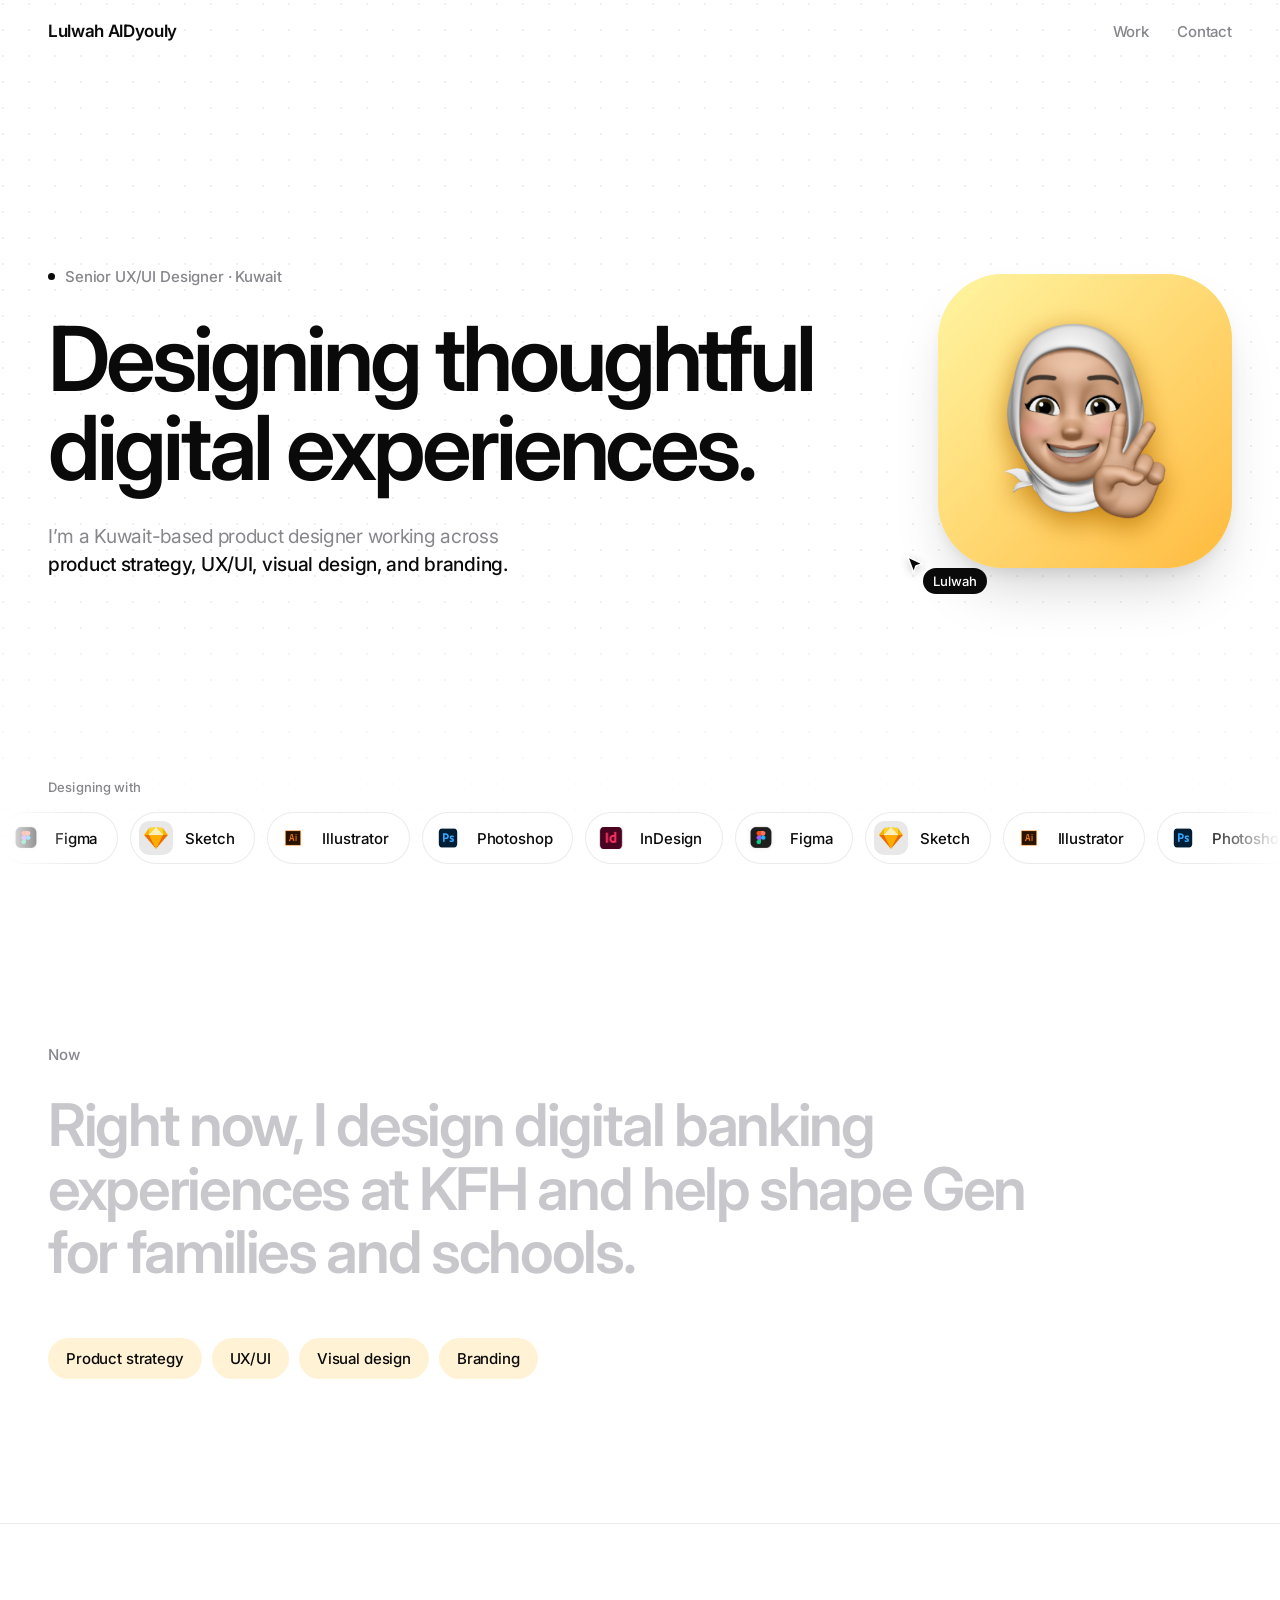
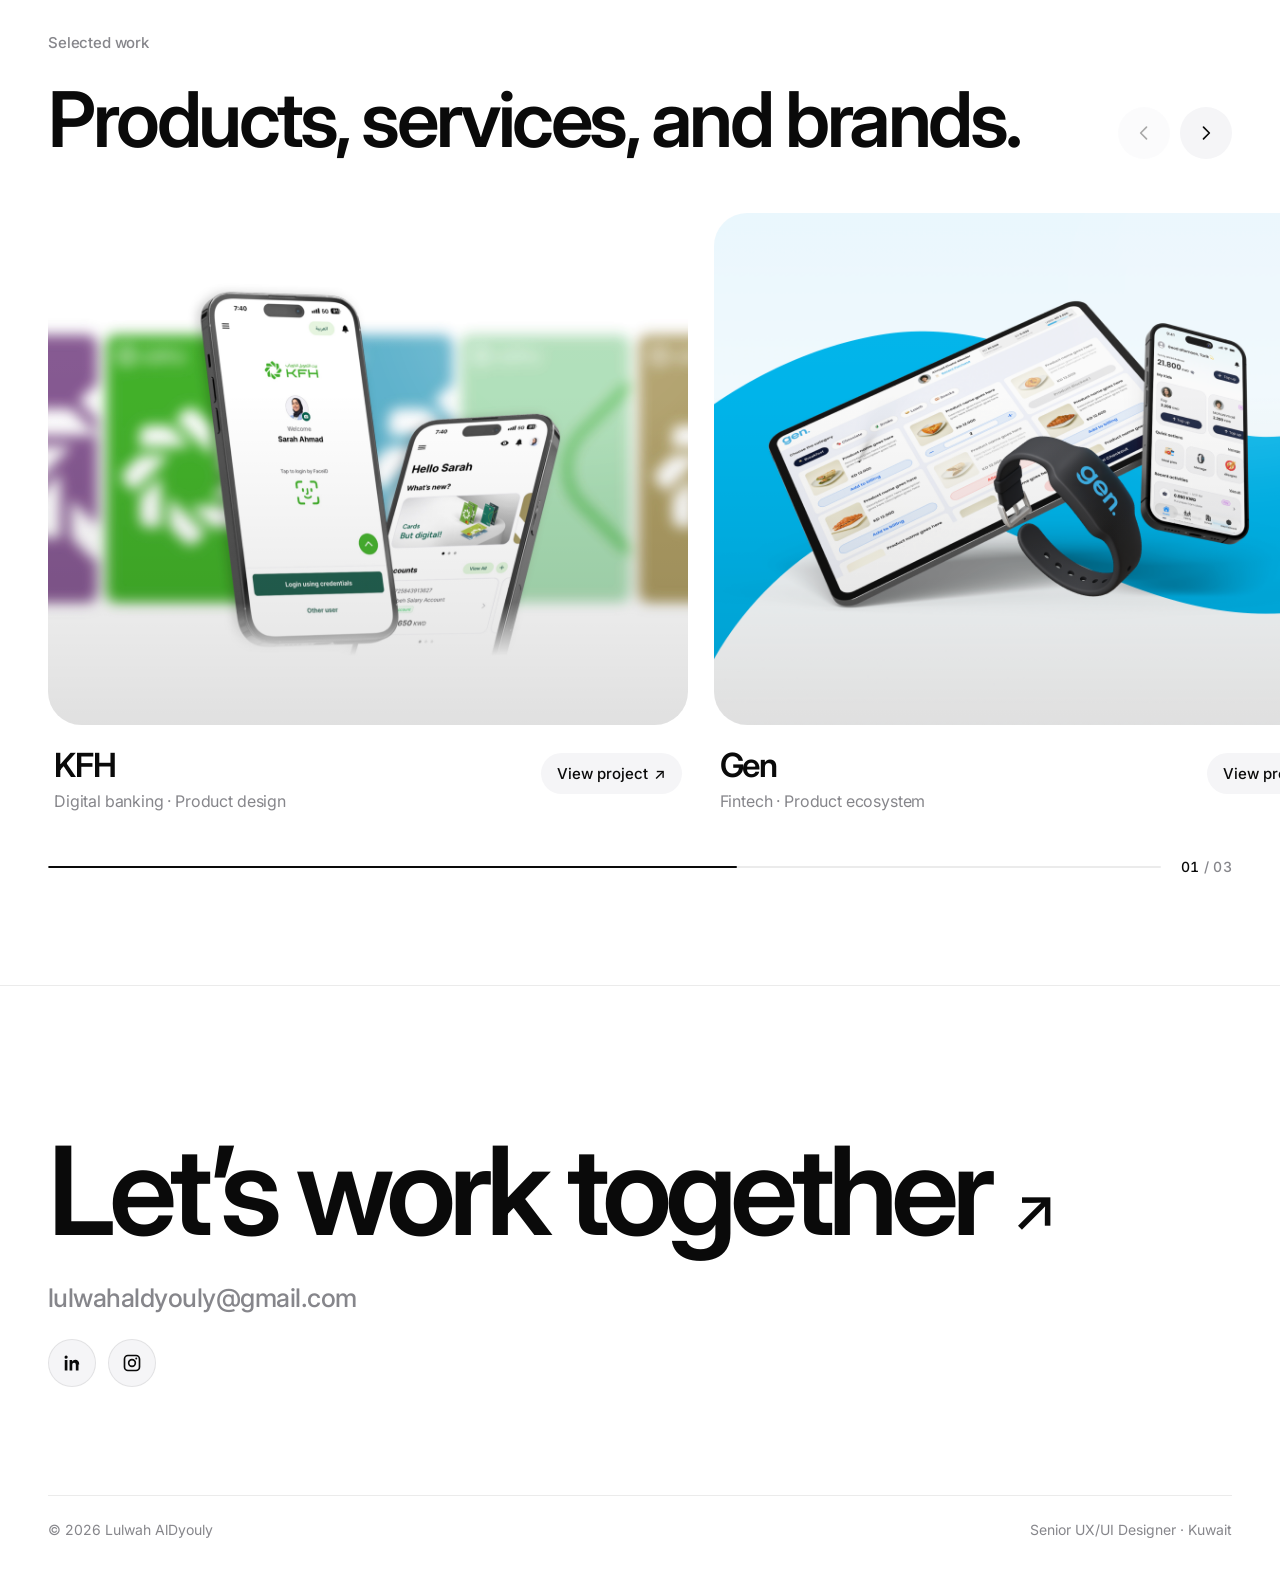
==== commit c4ebbbcb: "Update Lulwah portfolio website" ====
--- a/project.html
+++ b/project.html
@@ -31,7 +31,6 @@
     </div>
   </header>
 
-  <!-- The whole case study is rendered from projects.js by project.js -->
   <main class="case" id="case" aria-live="polite"></main>
 
   <footer class="foot">
--- a/project.css
+++ b/project.css
@@ -1,4 +1,3 @@
-/* Tokens */
 :root {
   --bg: #ffffff;
   --card: #f3f3f3;
@@ -59,7 +58,6 @@
   padding-inline: var(--gutter)
 }
 
-/* Nav */
 .nav {
   position: fixed;
   inset: 0 0 auto 0;
@@ -107,7 +105,6 @@
   color: var(--ink)
 }
 
-/* Case layout */
 .case {
   width: 100%;
   max-width: calc(var(--max) + var(--gutter)*2);
@@ -120,7 +117,6 @@
   margin-top: var(--gap)
 }
 
-/* Title card */
 .title-card {
   background: var(--card);
   border-radius: var(--r);
@@ -144,7 +140,6 @@
   text-wrap: balance
 }
 
-/* Role / Client / Year / Live preview */
 .meta {
   display: grid;
   grid-template-columns: repeat(4, minmax(0, 1fr));
